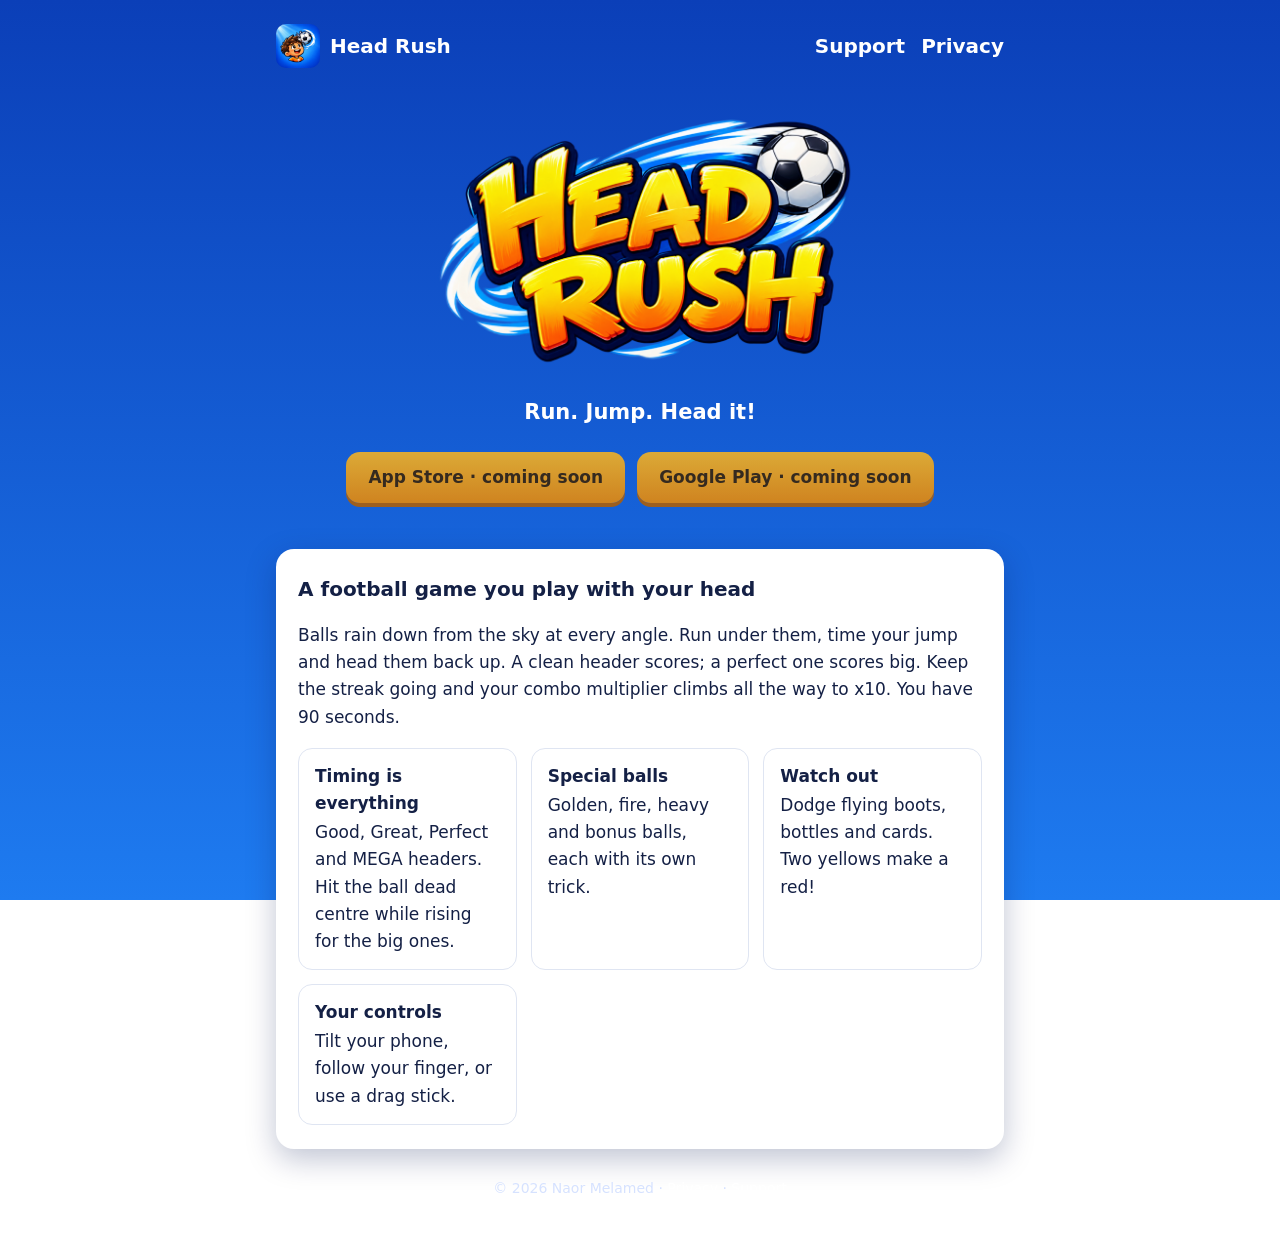
==== index.html @ 75bc9198 "Head Rush website: landing, privacy policy, support Co-Authored-By: Claude Opus 5.5 <noreply@anthrop" ====
<!doctype html>
<html lang="en">
<head>
<meta charset="utf-8">
<meta name="viewport" content="width=device-width, initial-scale=1">
<link rel="icon" href="img/favicon.png">
<link rel="apple-touch-icon" href="img/apple-touch-icon.png">
<link rel="stylesheet" href="style.css">
<title>Head Rush: Football Headers</title>
<meta name="description" content="Head Rush is a fast arcade football game: run, jump and head every ball that drops from the sky. 90-second rounds, big combos, no ads.">
<meta property="og:title" content="Head Rush: Football Headers">
<meta property="og:description" content="Run, jump and head every ball. 90-second rounds, huge combos.">
<meta property="og:image" content="img/icon.png">
</head>
<body>
<div class="wrap">
<header class="top">
  <a href="./"><img src="img/icon.png" alt="">Head Rush</a>
  <nav><a href="support.html">Support</a><a href="privacy.html">Privacy</a></nav>
</header>
<section class="hero">
  <img class="logo" src="img/logo.png" alt="Head Rush">
  <p class="tag">Run. Jump. Head it!</p>
  <div class="badges">
    <span class="badge soon">App Store · coming soon</span>
    <span class="badge soon">Google Play · coming soon</span>
  </div>
</section>
<section class="card">
  <h2>A football game you play with your head</h2>
  <p>Balls rain down from the sky at every angle. Run under them, time your jump and head them back up. A clean header scores; a perfect one scores big. Keep the streak going and your combo multiplier climbs all the way to x10. You have 90 seconds.</p>
  <div class="features">
    <div class="feature"><b>Timing is everything</b>Good, Great, Perfect and MEGA headers. Hit the ball dead centre while rising for the big ones.</div>
    <div class="feature"><b>Special balls</b>Golden, fire, heavy and bonus balls, each with its own trick.</div>
    <div class="feature"><b>Watch out</b>Dodge flying boots, bottles and cards. Two yellows make a red!</div>
    <div class="feature"><b>Your controls</b>Tilt your phone, follow your finger, or use a drag stick.</div>
  </div>
</section>
<footer>© 2026 Naor Melamed · <a href="privacy.html">Privacy</a> · <a href="support.html">Support</a></footer>
</div>
</body>
</html>
---- style.css ----
:root {
  --sky-top: #0b3fb8;
  --sky-bottom: #1e7bf0;
  --card: #ffffff;
  --ink: #142045;
  --muted: #4d5a7c;
  --gold: #ffb81c;
  --gold-deep: #f08a00;
  --line: #dfe5f2;
}
* { box-sizing: border-box; }
html { -webkit-text-size-adjust: 100%; }
body {
  margin: 0;
  min-height: 100vh;
  font: 17px/1.6 system-ui, -apple-system, "Segoe UI", Roboto, sans-serif;
  color: var(--ink);
  background: linear-gradient(180deg, var(--sky-top), var(--sky-bottom)) fixed;
}
a { color: #0b56d9; }
.wrap { max-width: 760px; margin: 0 auto; padding: 24px 16px 48px; }
header.top { display: flex; align-items: center; gap: 12px; margin-bottom: 20px; }
header.top a { display: flex; align-items: center; gap: 10px; color: #fff; text-decoration: none; font-weight: 800; font-size: 20px; }
header.top img { width: 44px; height: 44px; border-radius: 10px; }
nav { margin-left: auto; display: flex; gap: 16px; }
nav a { color: #e3ecff; font-weight: 600; font-size: 15px; text-decoration: none; }
nav a:hover { color: #fff; text-decoration: underline; }
.hero { text-align: center; color: #fff; padding: 8px 0 28px; }
.hero .logo { width: min(440px, 90%); height: auto; }
.hero p.tag { font-size: 21px; font-weight: 600; margin: 8px 0 22px; }
.badges { display: flex; flex-wrap: wrap; justify-content: center; gap: 12px; }
.badge {
  display: inline-block; padding: 12px 22px; border-radius: 14px; font-weight: 800;
  color: #3b2100; text-decoration: none;
  background: linear-gradient(180deg, var(--gold), var(--gold-deep));
  box-shadow: 0 4px 0 #b55f00;
}
.badge.soon { opacity: .85; cursor: default; }
.card { background: var(--card); border-radius: 18px; padding: 24px 22px; margin-top: 18px; box-shadow: 0 10px 30px rgba(0, 20, 80, .25); }
.card h1 { font-size: 28px; line-height: 1.2; margin: 0 0 6px; }
.card h2 { font-size: 20px; margin: 26px 0 6px; }
.card h2:first-child { margin-top: 0; }
.card p, .card li { color: var(--ink); }
.muted { color: var(--muted); font-size: 15px; }
.features { display: grid; grid-template-columns: repeat(auto-fit, minmax(200px, 1fr)); gap: 14px; }
.feature { border: 1px solid var(--line); border-radius: 14px; padding: 14px 16px; }
.feature b { display: block; margin-bottom: 2px; }
footer { color: #d6e2ff; text-align: center; font-size: 14px; margin-top: 28px; }
footer a { color: #fff; }
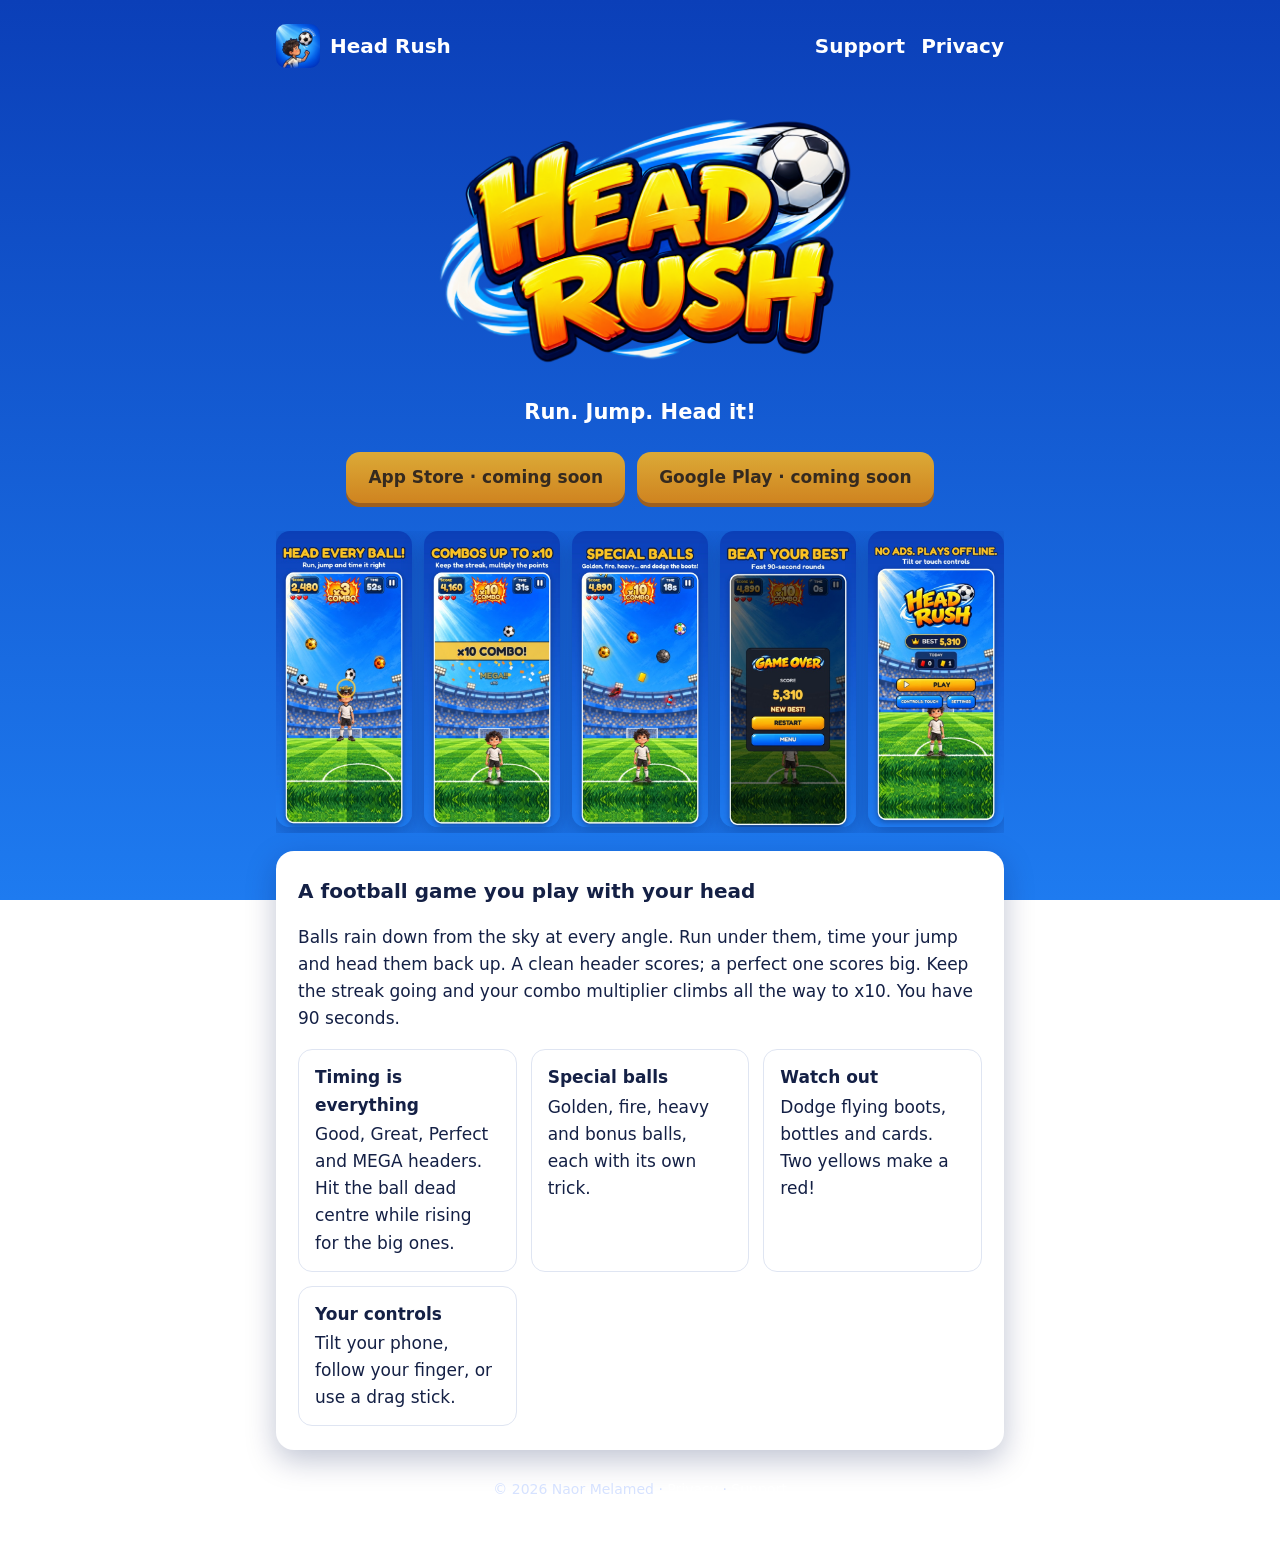
==== commit 849442a6: "Screenshots strip on the home page" ====
--- a/index.html
+++ b/index.html
@@ -26,6 +26,13 @@
     <span class="badge soon">Google Play · coming soon</span>
   </div>
 </section>
+<section class="shots" aria-label="Screenshots">
+  <img src="img/shots/01_gameplay.jpg" alt="Head every ball: the player heads a ball for a MEGA header" width="300" height="652" loading="lazy">
+  <img src="img/shots/02_combo.jpg" alt="Combos up to x10" width="300" height="652" loading="lazy">
+  <img src="img/shots/03_specials.jpg" alt="Special balls and hazards" width="300" height="652" loading="lazy">
+  <img src="img/shots/04_game_over.jpg" alt="Beat your best: game over with a new best score" width="300" height="652" loading="lazy">
+  <img src="img/shots/05_menu.jpg" alt="No ads, plays offline: the main menu" width="300" height="652" loading="lazy">
+</section>
 <section class="card">
   <h2>A football game you play with your head</h2>
   <p>Balls rain down from the sky at every angle. Run under them, time your jump and head them back up. A clean header scores; a perfect one scores big. Keep the streak going and your combo multiplier climbs all the way to x10. You have 90 seconds.</p>
--- a/style.css
+++ b/style.css
@@ -36,6 +36,9 @@
   box-shadow: 0 4px 0 #b55f00;
 }
 .badge.soon { opacity: .85; cursor: default; }
+.shots { display: grid; grid-auto-flow: column; grid-auto-columns: calc((100% - 48px) / 5); gap: 12px; overflow-x: auto; scroll-snap-type: x mandatory; padding-bottom: 6px; }
+.shots img { width: 100%; height: auto; border-radius: 14px; scroll-snap-align: start; box-shadow: 0 8px 22px rgba(0, 20, 80, .3); }
+@media (max-width: 600px) { .shots { grid-auto-columns: 44%; } }
 .card { background: var(--card); border-radius: 18px; padding: 24px 22px; margin-top: 18px; box-shadow: 0 10px 30px rgba(0, 20, 80, .25); }
 .card h1 { font-size: 28px; line-height: 1.2; margin: 0 0 6px; }
 .card h2 { font-size: 20px; margin: 26px 0 6px; }
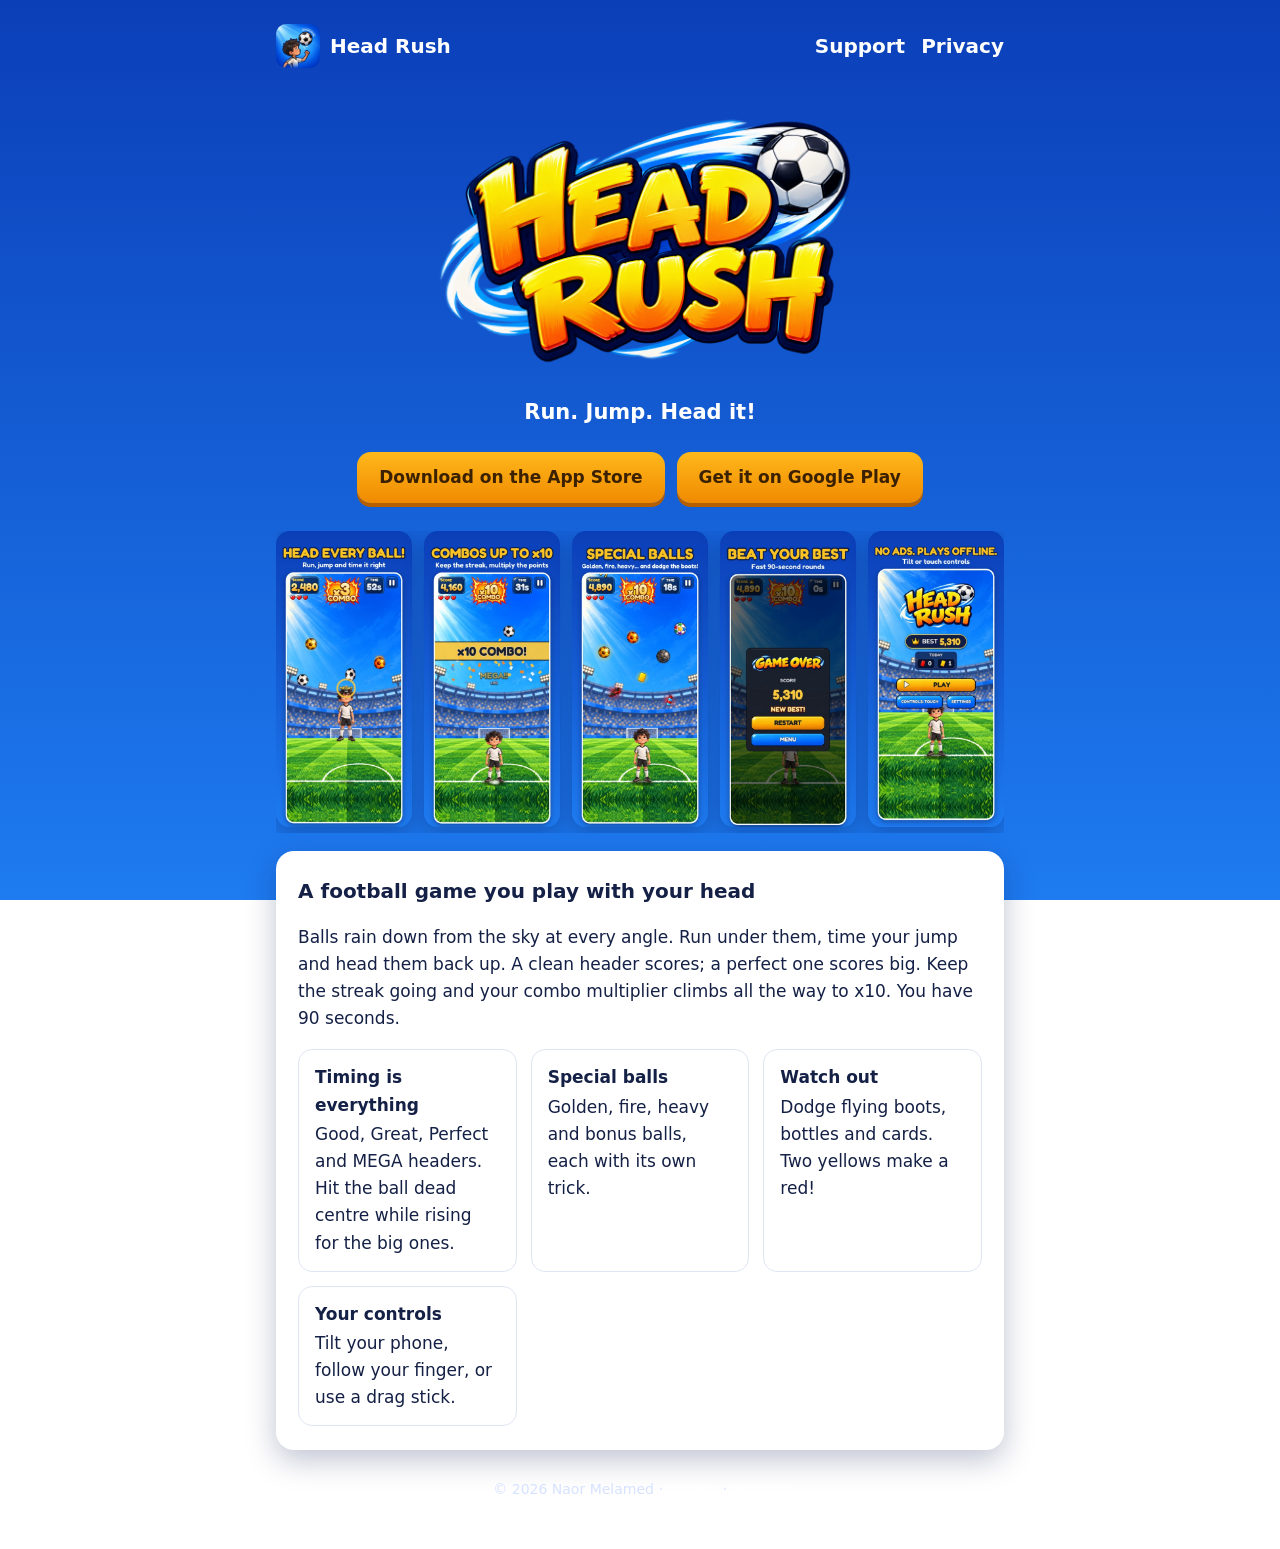
==== commit 43ddc152: "Store links: Head Rush is live on the App Store and Google Play" ====
--- a/index.html
+++ b/index.html
@@ -22,8 +22,8 @@
   <img class="logo" src="img/logo.png" alt="Head Rush">
   <p class="tag">Run. Jump. Head it!</p>
   <div class="badges">
-    <span class="badge soon">App Store · coming soon</span>
-    <span class="badge soon">Google Play · coming soon</span>
+    <a class="badge" href="https://apps.apple.com/app/id6821590743">Download on the App Store</a>
+    <a class="badge" href="https://play.google.com/store/apps/details?id=com.naormelamed.headrush">Get it on Google Play</a>
   </div>
 </section>
 <section class="shots" aria-label="Screenshots">
--- a/style.css
+++ b/style.css
@@ -35,7 +35,6 @@
   background: linear-gradient(180deg, var(--gold), var(--gold-deep));
   box-shadow: 0 4px 0 #b55f00;
 }
-.badge.soon { opacity: .85; cursor: default; }
 .shots { display: grid; grid-auto-flow: column; grid-auto-columns: calc((100% - 48px) / 5); gap: 12px; overflow-x: auto; scroll-snap-type: x mandatory; padding-bottom: 6px; }
 .shots img { width: 100%; height: auto; border-radius: 14px; scroll-snap-align: start; box-shadow: 0 8px 22px rgba(0, 20, 80, .3); }
 @media (max-width: 600px) { .shots { grid-auto-columns: 44%; } }
